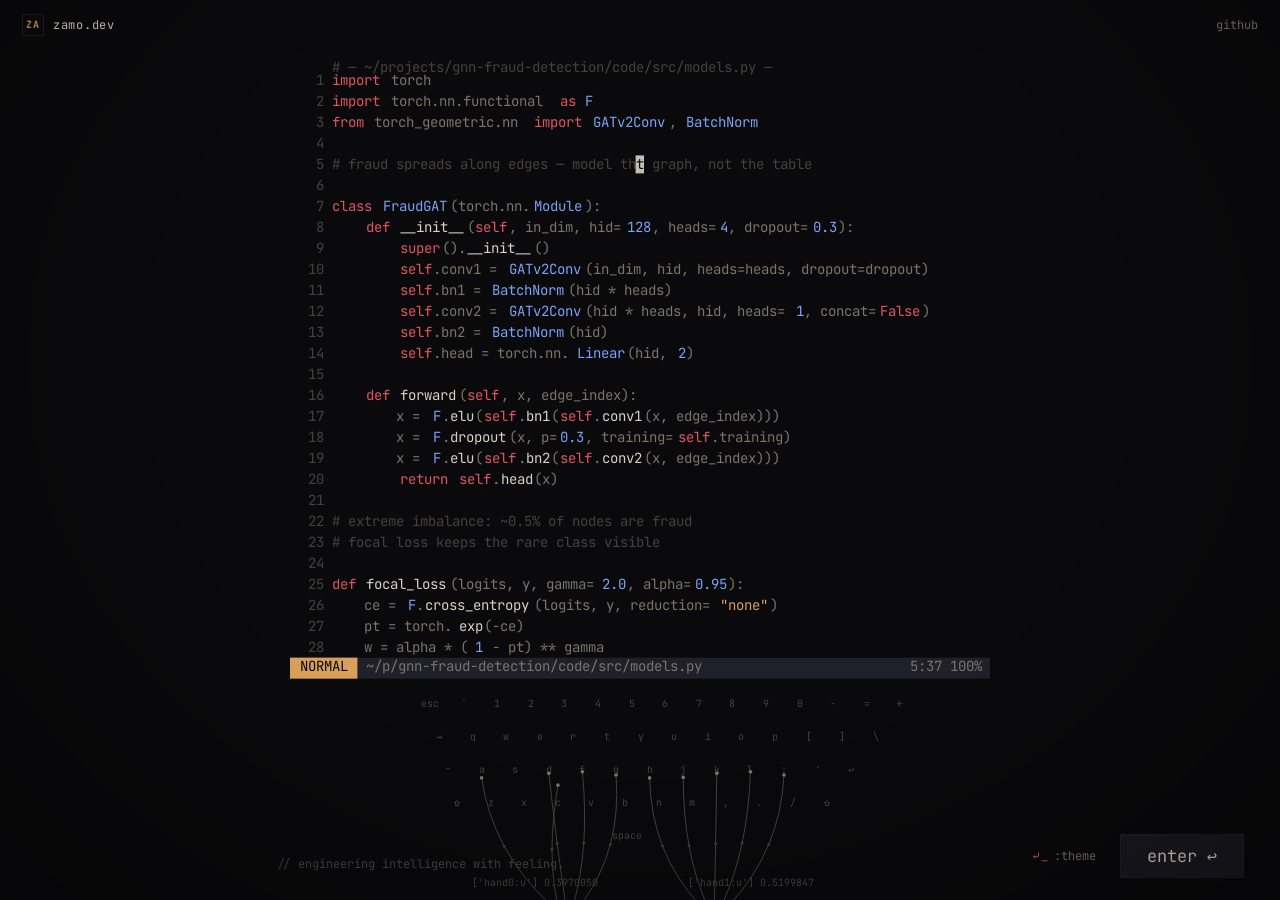
==== index.html @ 7954bd1c "portifolio" ====
<!DOCTYPE html>
<html lang="en" data-theme="dark">
<head>
<meta charset="UTF-8">
<meta name="viewport" content="width=device-width, initial-scale=1.0">
<title>zamo.dev</title>
<meta name="description" content="zamo.dev — a quiet wall of code. Engineering intelligence with feeling.">
<link rel="icon" href="data:image/svg+xml,%3Csvg xmlns='http://www.w3.org/2000/svg' viewBox='0 0 32 32'%3E%3Crect width='32' height='32' fill='%230a0a0c'/%3E%3Ctext x='16' y='22' font-family='monospace' font-size='14' font-weight='bold' fill='%23d9a05b' text-anchor='middle'%3EZA%3C/text%3E%3C/svg%3E">
<link rel="preconnect" href="https://fonts.googleapis.com">
<link rel="preconnect" href="https://fonts.gstatic.com" crossorigin>
<link href="https://fonts.googleapis.com/css2?family=JetBrains+Mono:ital,wght@0,400;0,500;0,700;1,400&display=swap" rel="stylesheet">
<link rel="stylesheet" href="assets/css/style.css?v=3">
<script>
  try { document.documentElement.dataset.theme = localStorage.getItem("zamo.theme") || "dark"; } catch (e) {}
</script>
</head>
<body class="landing">

<header class="topbar">
  <a class="brand" href="./"><span class="mark">ZA</span> zamo.dev</a>
  <nav class="elsewhere" aria-label="Elsewhere">
    <a href="https://github.com/ZamoRzgar">github</a>
  </nav>
</header>

<h1 class="sr-only">zamo.dev — engineering intelligence with feeling.</h1>

<main class="stage">
  <canvas class="wall" id="wall" aria-hidden="true"></canvas>
  <canvas class="kb" id="kb" aria-hidden="true"></canvas>

  <p class="note" aria-hidden="true">// engineering intelligence with feeling.</p>
  <div class="hero-actions">
    <button class="theme-key" id="theme-btn" type="button" aria-label="Change theme"><span class="cmd-glyph" aria-hidden="true">⤶_</span>:theme</button>
    <a class="enter" href="site/" aria-label="Enter">enter ↩</a>
  </div>

  <nav class="sources sr-only" aria-label="Code shown on this page">
    <ul>
      <li><a href="https://github.com/ZamoRzgar/gnn-fraud-detection">gnn-fraud-detection/code/src/models.py</a></li>
      <li><a href="https://github.com/ZamoRzgar/Multi-agent-RCA-project">Multi-agent-RCA-project/src/agents/judge.py</a></li>
      <li><a href="https://github.com/ZamoRzgar/live-ddos-map">live-ddos-map/src/map.ts</a></li>
    </ul>
  </nav>
</main>

<div class="cmdline" id="cmdline" hidden>
  <span class="cmd-prompt">:</span><input id="cmd-input" type="text" autocomplete="off" spellcheck="false" aria-label="Command">
</div>

<script src="assets/js/data.js?v=3"></script>
<script src="assets/js/home.js?v=3"></script>
<script src="assets/js/landing.js?v=3"></script>
</body>
</html>
---- assets/css/style.css ----
/* zamo.dev — terminal aesthetic, plain css */

:root,
[data-theme="dark"] {
  --bg: #0a0a0c;
  --bg2: #101014;
  --panel: #0e0e12;
  --line: #20202a;
  --fg: #d8d2c4;
  --dim: #7a7568;
  --faint: #45423b;
  --accent: #d9a05b;
  --hot: #e05561;
  --cool: #7aa2f7;
  --sel: #1a1a22;
}

[data-theme="paper"] {
  --bg: #f2efe7;
  --bg2: #e9e5da;
  --panel: #faf7ef;
  --line: #d8d2c2;
  --fg: #2b2823;
  --dim: #7c766a;
  --faint: #b3ac9c;
  --accent: #9a6a2f;
  --hot: #c2403f;
  --cool: #3d5af1;
  --sel: #e4dfd2;
}

[data-theme="phosphor"] {
  --bg: #040804;
  --bg2: #081008;
  --panel: #060c06;
  --line: #12301a;
  --fg: #8dffab;
  --dim: #3f8f57;
  --faint: #1d4d2c;
  --accent: #c7ff5e;
  --hot: #ff5e7a;
  --cool: #5ee7ff;
  --sel: #0a180c;
}

* { margin: 0; padding: 0; box-sizing: border-box; }

html { height: 100%; }

body {
  min-height: 100vh;
  background: var(--bg);
  color: var(--fg);
  font-family: "JetBrains Mono", ui-monospace, SFMono-Regular, Menlo, Consolas, monospace;
  font-size: 14px;
  line-height: 1.55;
  display: flex;
  flex-direction: column;
  overflow-x: hidden;
}

body.site {
  height: 100vh;
  overflow: hidden;
}

body.landing {
  height: 100vh;
  overflow: hidden;
}

.landing .cmdline { bottom: 0; }

body::after {
  content: "";
  position: fixed;
  inset: 0;
  pointer-events: none;
  background: radial-gradient(ellipse at 50% 40%, transparent 55%, rgba(0, 0, 0, 0.35) 100%);
  z-index: 50;
}

[data-theme="paper"] body::after { background: radial-gradient(ellipse at 50% 40%, transparent 60%, rgba(80, 70, 40, 0.08) 100%); }

::selection { background: var(--accent); color: var(--bg); }

a { color: var(--fg); text-decoration: none; }
a:hover { color: var(--accent); }

.dim { color: var(--dim); }
.faint { color: var(--faint); }
.hot { color: var(--hot); }
.accent { color: var(--accent); }
.cool { color: var(--cool); }

.sr-only {
  position: absolute;
  width: 1px; height: 1px;
  overflow: hidden;
  clip: rect(0 0 0 0);
  white-space: nowrap;
}

/* ── top bar ─────────────────────────────────────────── */

.topbar {
  display: flex;
  justify-content: space-between;
  align-items: center;
  padding: 14px 22px;
  font-size: 12px;
}

.brand { display: inline-flex; align-items: center; gap: 9px; letter-spacing: 0.06em; }

.mark {
  display: inline-grid;
  place-items: center;
  width: 22px; height: 22px;
  border: 1px solid var(--line);
  color: var(--accent);
  font-weight: 700;
  font-size: 10px;
}

.elsewhere a { color: var(--dim); }
.elsewhere a:hover { color: var(--accent); }

/* ── landing ─────────────────────────────────────────── */

.stage {
  flex: 1;
  position: relative;
  display: flex;
  flex-direction: column;
  align-items: center;
  min-height: 0;
}

.wall {
  width: min(700px, 94vw);
  flex: 1;
  min-height: 0;
  margin-top: 6px;
}

.kb {
  width: min(620px, 94vw);
  height: 210px;
  flex: none;
}

.note {
  position: absolute;
  bottom: 26px;
  left: 50%;
  transform: translateX(-50%) translateX(-220px);
  color: var(--faint);
  font-size: 12px;
}

.hero-actions {
  position: absolute;
  right: 36px;
  bottom: 22px;
  display: flex;
  align-items: center;
  gap: 20px;
}

.theme-key {
  background: none;
  border: none;
  color: var(--dim);
  font: inherit;
  font-size: 12px;
  cursor: pointer;
  display: inline-flex;
  align-items: center;
  gap: 6px;
  padding: 2px 4px;
}
.theme-key:hover { color: var(--accent); }
.cmd-glyph { color: var(--hot); }

.enter {
  font-size: 17px;
  padding: 8px 26px;
  border: 1px solid var(--line);
  background: var(--sel);
}
.enter:hover { border-color: var(--accent); color: var(--accent); }

/* ── deck layout ─────────────────────────────────────── */

.deck {
  flex: 1;
  display: grid;
  grid-template-columns: 250px minmax(0, 1fr) 200px;
  gap: 26px;
  padding: 6px 26px 16px;
  min-height: 0;
}

/* wheel — circular drum */

.wheel-wrap {
  display: flex;
  flex-direction: column;
  min-height: 0;
  position: relative;
}

.tabline {
  background: none;
  border: none;
  border-bottom: 1px solid var(--line);
  color: var(--dim);
  font: inherit;
  font-size: 11px;
  text-align: left;
  padding: 4px 2px 6px;
  cursor: default;
  display: flex;
  gap: 8px;
}
.tabline .tab-dir { color: var(--faint); }
.tabline .tab-file { color: var(--dim); }

.wheel {
  position: relative;
  flex: 1;
  min-height: 0;
  overflow: hidden;
  cursor: grab;
  touch-action: none;
}
.wheel.dragging { cursor: grabbing; }

.ink {
  position: absolute;
  inset: 0;
  width: 100%;
  height: 100%;
}

.wheel-items { position: absolute; inset: 0; }

.card {
  position: absolute;
  left: 0;
  top: 0;
  width: 150px;
  background: var(--panel);
  border: 1px solid var(--line);
  color: var(--fg);
  font: inherit;
  cursor: pointer;
  padding: 14px 10px 10px;
  text-align: center;
  will-change: transform;
  transition: border-color 0.25s ease;
}

.card .glyph {
  display: block;
  font-size: 26px;
  line-height: 1.2;
  color: var(--accent);
  font-weight: 700;
  letter-spacing: 0.08em;
  min-height: 34px;
}

.card .title {
  display: block;
  margin-top: 8px;
  font-size: 11px;
  color: var(--fg);
  overflow-wrap: break-word;
  word-break: normal;
}

.card.active { border-color: var(--accent); }

.wheel-mark {
  position: absolute;
  color: var(--accent);
  font-size: 11px;
  pointer-events: none;
}

.wheel-hint, .wheel-date {
  font-size: 11px;
  padding: 6px 0 0 4px;
}

.wheel-date { padding-top: 0; }

/* terminal */

.term {
  min-height: 0;
  overflow-y: auto;
  scrollbar-width: thin;
  scrollbar-color: var(--line) transparent;
  padding: 26px 30px;
  border-left: 1px solid var(--line);
  border-right: 1px solid var(--line);
  font-size: 14px;
}

.term .p-row {
  display: flex;
  gap: 28px;
  align-items: flex-start;
  margin: 6px 0 4px;
}

.term .portrait-mount {
  flex: none;
  width: 280px;
}

.term .portrait-mount canvas {
  display: block;
  width: 100%;
  height: auto;
  cursor: default;
  touch-action: none;
}

.term .p-side {
  color: var(--dim);
  white-space: pre-wrap;
  padding-top: 20px;
}

.term .line {
  white-space: pre-wrap;
  word-break: break-word;
  opacity: 0;
  animation: rise 0.3s ease forwards;
}

@keyframes rise {
  from { opacity: 0; transform: translateY(3px); }
  to { opacity: 1; transform: none; }
}

.term .gap { height: 14px; }

.prompt .user { color: var(--accent); }
.prompt .path { color: var(--cool); }
.prompt .branch { color: var(--hot); }
.prompt .chev { color: var(--hot); font-weight: 700; }
.prompt .cmd { color: var(--fg); }

.kv { display: inline-block; min-width: 11ch; color: var(--dim); }

.bar-hot { color: var(--hot); }
.bar-rest { color: var(--faint); }

.term a { border-bottom: 1px solid var(--faint); }
.term a:hover { border-bottom-color: var(--accent); }

.term .head { color: var(--fg); font-weight: 700; }
.term .sub { color: var(--dim); }

/* deco */

.deco {
  padding-top: 30px;
  color: var(--faint);
  font-size: 11px;
  user-select: none;
  overflow: hidden;
}

.deco-art { line-height: 1.5; }
.deco-readout { margin-top: 26px; font-size: 10px; color: var(--faint); }

/* ── status bar ──────────────────────────────────────── */

.statusbar {
  display: flex;
  justify-content: space-between;
  align-items: center;
  gap: 20px;
  border-top: 1px solid var(--line);
  padding: 8px 22px;
  font-size: 12.5px;
  background: var(--bg2);
}

.sb-left { display: flex; flex-direction: column; line-height: 1.4; }
.sb-name { letter-spacing: 0.08em; font-weight: 500; }
.sb-hints { font-size: 11px; }

.sb-mid { display: flex; gap: 34px; }
.sb-stat { display: flex; flex-direction: column; align-items: flex-start; line-height: 1.4; }
.sb-stat .k { color: var(--dim); font-size: 11px; letter-spacing: 0.1em; }
.sb-stat .v { color: var(--fg); }

.sb-right { display: flex; align-items: center; gap: 12px; }

.spark { display: inline-flex; align-items: flex-end; gap: 1px; height: 14px; }
.spark i { width: 2px; background: var(--faint); display: block; }
.spark i.peak { background: var(--dim); }

/* command line */

.cmdline {
  position: fixed;
  left: 0; right: 0; bottom: 34px;
  display: flex;
  align-items: center;
  gap: 2px;
  padding: 6px 22px;
  background: var(--bg2);
  border-top: 1px solid var(--line);
  z-index: 60;
}

.cmdline[hidden] { display: none; }

.cmd-prompt { color: var(--hot); font-weight: 700; }

.cmdline input {
  flex: 1;
  background: none;
  border: none;
  outline: none;
  color: var(--fg);
  font: inherit;
  caret-color: var(--accent);
}

/* ── responsive ──────────────────────────────────────── */

@media (max-width: 980px) {
  .deck { grid-template-columns: 130px minmax(0, 1fr); }
  .deco { display: none; }
  .card { width: 110px; }
  .hero-art { display: none; }
}

@media (max-width: 640px) {
  .deck { grid-template-columns: 1fr; }
  .wheel-wrap { order: 2; max-height: 220px; }
  .term { order: 1; border: none; padding: 10px 4px; }
  .sb-mid { gap: 16px; }
  .sb-hints { display: none; }
}
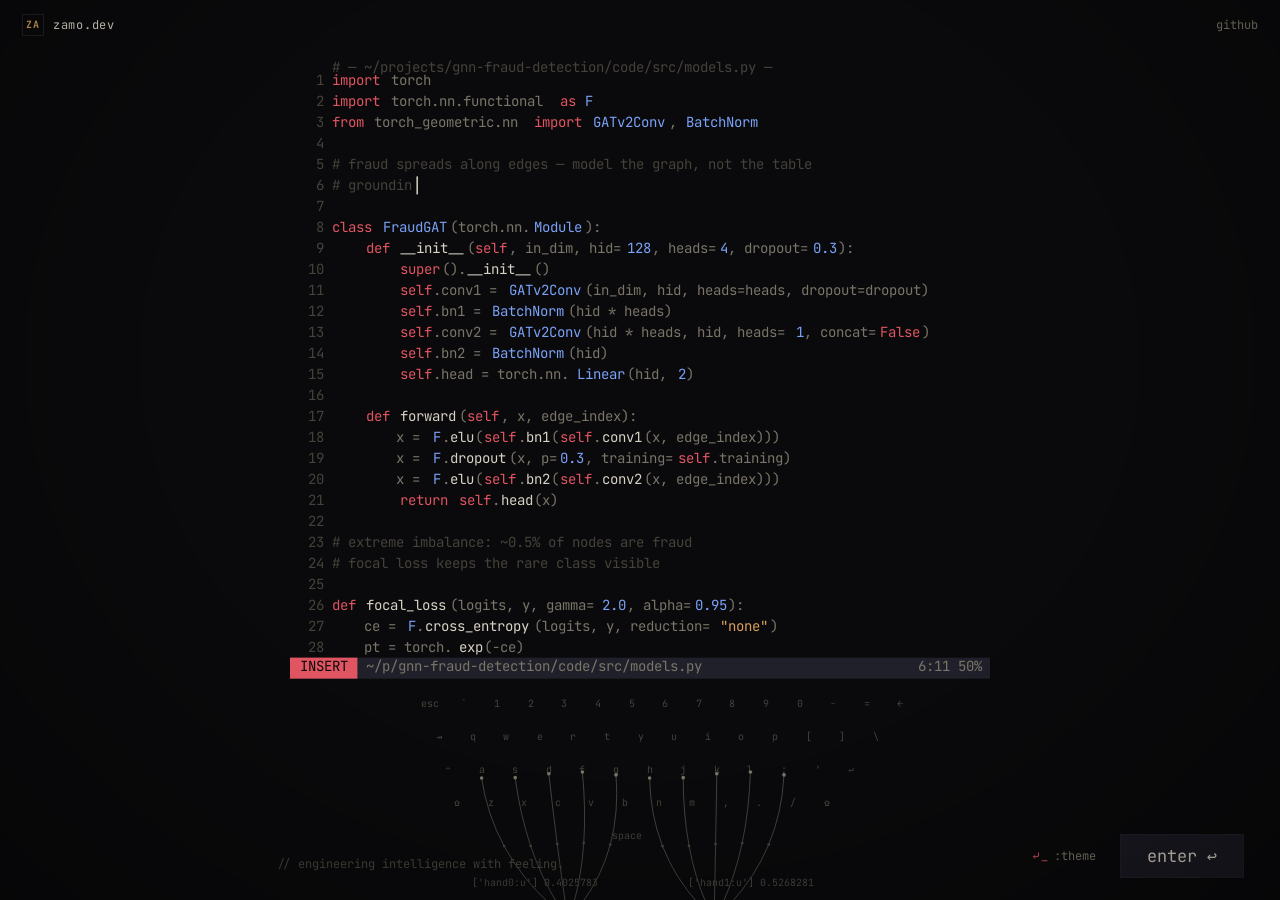
==== commit 90d7eafe: "whoami: openKylin, MOFCOM scholarships, publication; drop ai-social-app and blog" ====
--- a/index.html
+++ b/index.html
@@ -9,7 +9,7 @@
 <link rel="preconnect" href="https://fonts.googleapis.com">
 <link rel="preconnect" href="https://fonts.gstatic.com" crossorigin>
 <link href="https://fonts.googleapis.com/css2?family=JetBrains+Mono:ital,wght@0,400;0,500;0,700;1,400&display=swap" rel="stylesheet">
-<link rel="stylesheet" href="assets/css/style.css?v=3">
+<link rel="stylesheet" href="assets/css/style.css?v=4">
 <script>
   try { document.documentElement.dataset.theme = localStorage.getItem("zamo.theme") || "dark"; } catch (e) {}
 </script>
@@ -48,8 +48,8 @@
   <span class="cmd-prompt">:</span><input id="cmd-input" type="text" autocomplete="off" spellcheck="false" aria-label="Command">
 </div>
 
-<script src="assets/js/data.js?v=3"></script>
-<script src="assets/js/home.js?v=3"></script>
-<script src="assets/js/landing.js?v=3"></script>
+<script src="assets/js/data.js?v=4"></script>
+<script src="assets/js/home.js?v=4"></script>
+<script src="assets/js/landing.js?v=4"></script>
 </body>
 </html>
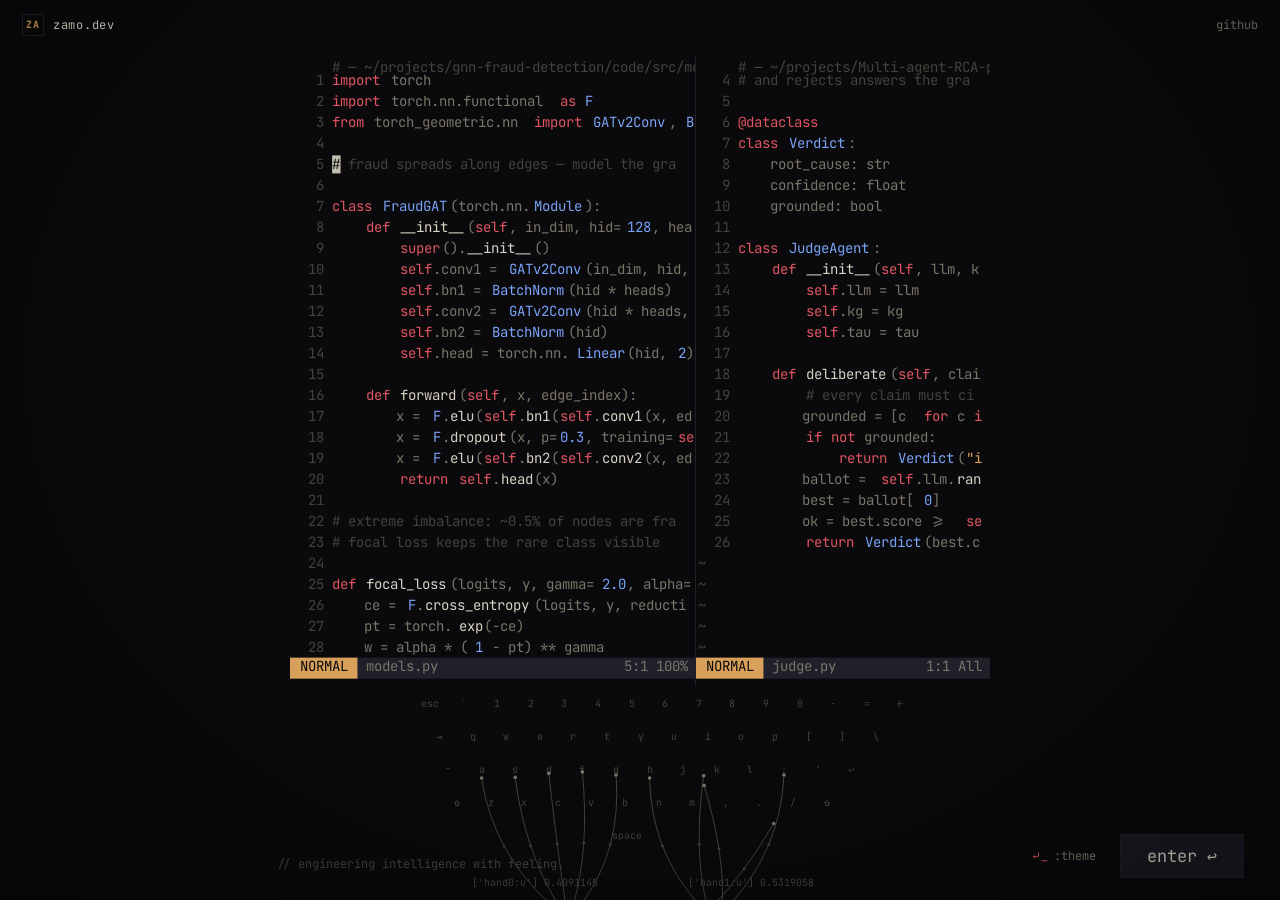
==== commit d1581871: "rename site to portifolioa, add noopener to window.open" ====
--- a/index.html
+++ b/index.html
@@ -32,7 +32,7 @@
   <p class="note" aria-hidden="true">// engineering intelligence with feeling.</p>
   <div class="hero-actions">
     <button class="theme-key" id="theme-btn" type="button" aria-label="Change theme"><span class="cmd-glyph" aria-hidden="true">⤶_</span>:theme</button>
-    <a class="enter" href="site/" aria-label="Enter">enter ↩</a>
+    <a class="enter" href="portifolio/" aria-label="Enter">enter ↩</a>
   </div>
 
   <nav class="sources sr-only" aria-label="Code shown on this page">
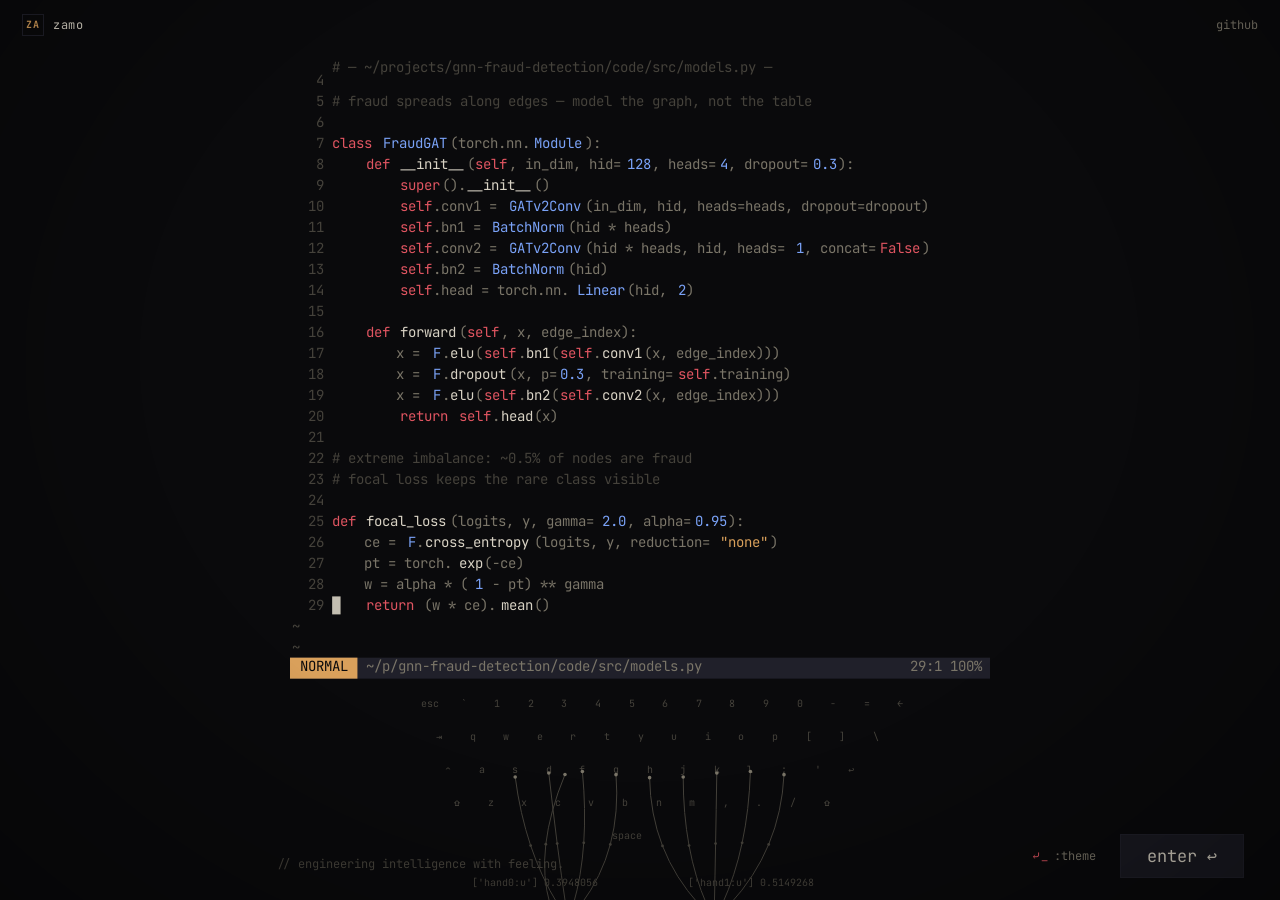
==== commit faa9c81f: "rebarnd to zamo" ====
--- a/index.html
+++ b/index.html
@@ -3,8 +3,8 @@
 <head>
 <meta charset="UTF-8">
 <meta name="viewport" content="width=device-width, initial-scale=1.0">
-<title>zamo.dev</title>
-<meta name="description" content="zamo.dev — a quiet wall of code. Engineering intelligence with feeling.">
+<title>zamo</title>
+<meta name="description" content="zamo — a quiet wall of code. Engineering intelligence with feeling.">
 <link rel="icon" href="data:image/svg+xml,%3Csvg xmlns='http://www.w3.org/2000/svg' viewBox='0 0 32 32'%3E%3Crect width='32' height='32' fill='%230a0a0c'/%3E%3Ctext x='16' y='22' font-family='monospace' font-size='14' font-weight='bold' fill='%23d9a05b' text-anchor='middle'%3EZA%3C/text%3E%3C/svg%3E">
 <link rel="preconnect" href="https://fonts.googleapis.com">
 <link rel="preconnect" href="https://fonts.gstatic.com" crossorigin>
@@ -17,13 +17,13 @@
 <body class="landing">
 
 <header class="topbar">
-  <a class="brand" href="./"><span class="mark">ZA</span> zamo.dev</a>
+  <a class="brand" href="./"><span class="mark">ZA</span> zamo</a>
   <nav class="elsewhere" aria-label="Elsewhere">
     <a href="https://github.com/ZamoRzgar">github</a>
   </nav>
 </header>
 
-<h1 class="sr-only">zamo.dev — engineering intelligence with feeling.</h1>
+<h1 class="sr-only">zamo — engineering intelligence with feeling.</h1>
 
 <main class="stage">
   <canvas class="wall" id="wall" aria-hidden="true"></canvas>
--- a/assets/css/style.css
+++ b/assets/css/style.css
@@ -1,4 +1,4 @@
-/* zamo.dev — terminal aesthetic, plain css */
+/* zamo — terminal aesthetic, plain css */
 
 :root,
 [data-theme="dark"] {
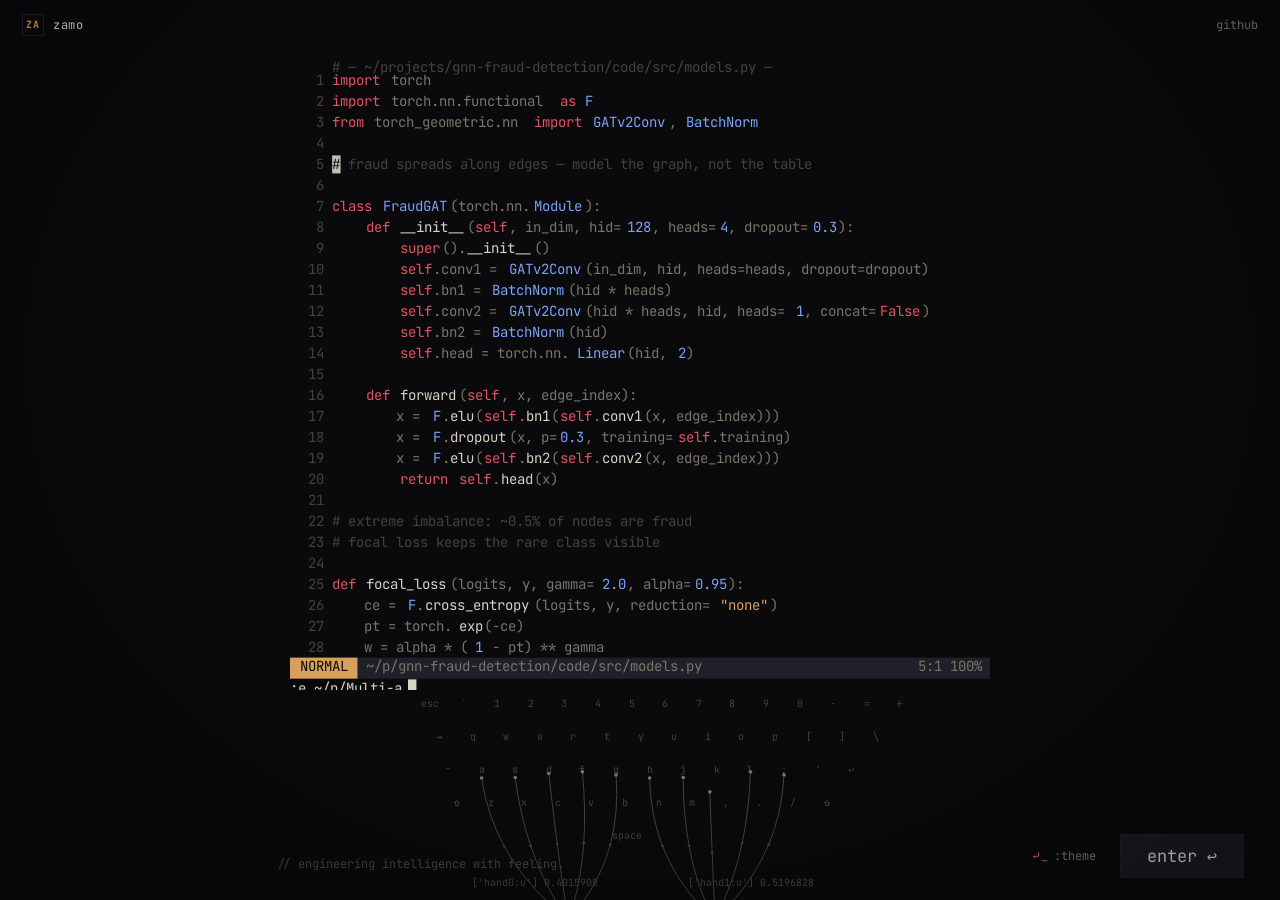
==== commit d7d6d082: "mobile adaptation" ====
--- a/index.html
+++ b/index.html
@@ -9,7 +9,7 @@
 <link rel="preconnect" href="https://fonts.googleapis.com">
 <link rel="preconnect" href="https://fonts.gstatic.com" crossorigin>
 <link href="https://fonts.googleapis.com/css2?family=JetBrains+Mono:ital,wght@0,400;0,500;0,700;1,400&display=swap" rel="stylesheet">
-<link rel="stylesheet" href="assets/css/style.css?v=4">
+<link rel="stylesheet" href="assets/css/style.css?v=5">
 <script>
   try { document.documentElement.dataset.theme = localStorage.getItem("zamo.theme") || "dark"; } catch (e) {}
 </script>
@@ -48,8 +48,8 @@
   <span class="cmd-prompt">:</span><input id="cmd-input" type="text" autocomplete="off" spellcheck="false" aria-label="Command">
 </div>
 
-<script src="assets/js/data.js?v=4"></script>
-<script src="assets/js/home.js?v=4"></script>
-<script src="assets/js/landing.js?v=4"></script>
+<script src="assets/js/data.js?v=5"></script>
+<script src="assets/js/home.js?v=5"></script>
+<script src="assets/js/landing.js?v=5"></script>
 </body>
 </html>
--- a/assets/css/style.css
+++ b/assets/css/style.css
@@ -446,9 +446,15 @@
 }
 
 @media (max-width: 640px) {
-  .deck { grid-template-columns: 1fr; }
-  .wheel-wrap { order: 2; max-height: 220px; }
+  .deck { grid-template-columns: 1fr; grid-template-rows: minmax(0, 1fr) auto; padding: 4px 12px 8px; }
+  .wheel-wrap { order: 2; height: 205px; max-height: 205px; }
+  .wheel-hint { display: none; }
   .term { order: 1; border: none; padding: 10px 4px; }
+  .term .portrait-mount { width: 150px; }
+  .term .p-row { gap: 14px; }
   .sb-mid { gap: 16px; }
   .sb-hints { display: none; }
-}
+  .sb-right { display: none; }
+  .sb-name { white-space: nowrap; font-size: 11px; }
+  .statusbar { padding: 8px 12px; }
+}
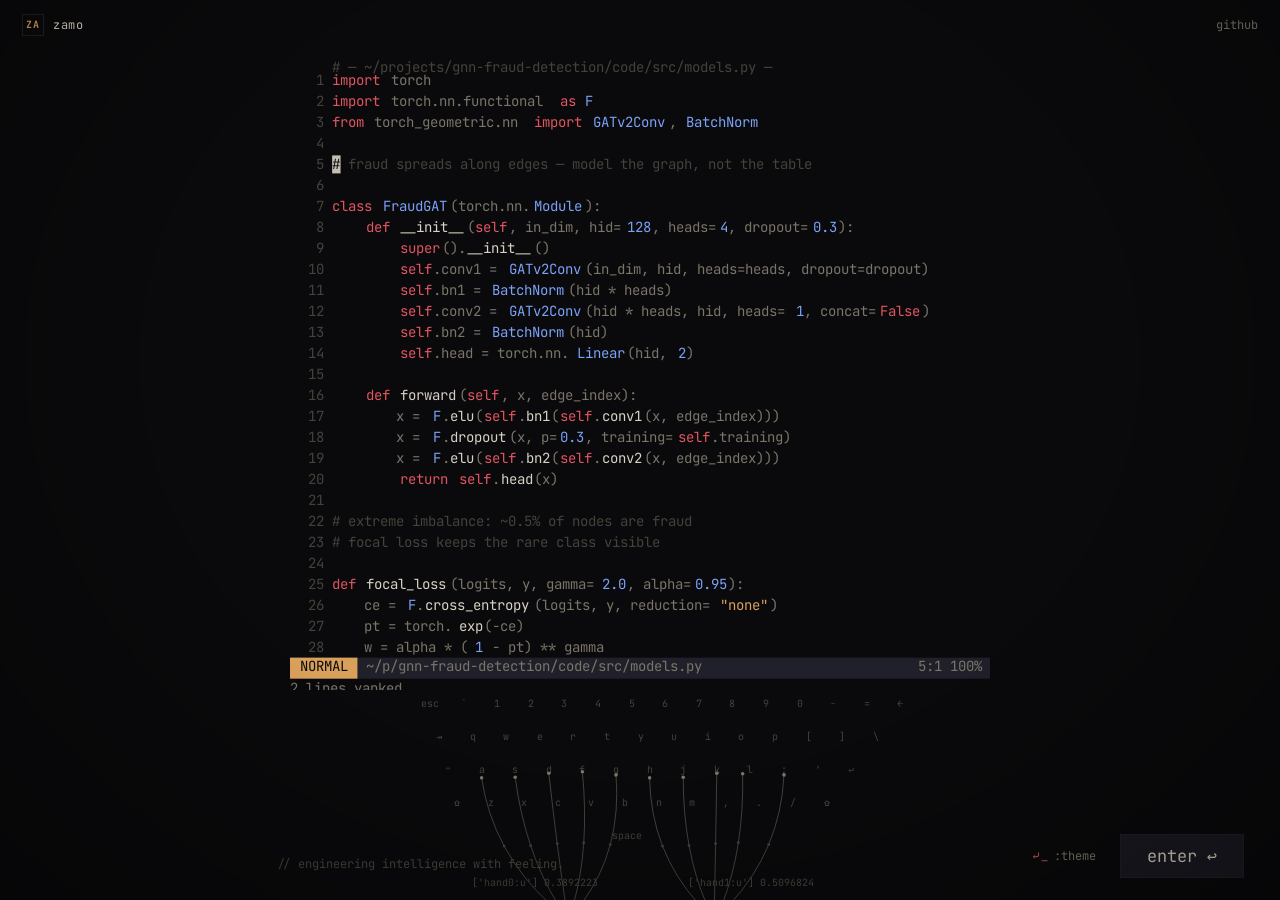
==== commit 101c5a56: "add mobile design compatibility" ====
--- a/index.html
+++ b/index.html
@@ -9,7 +9,7 @@
 <link rel="preconnect" href="https://fonts.googleapis.com">
 <link rel="preconnect" href="https://fonts.gstatic.com" crossorigin>
 <link href="https://fonts.googleapis.com/css2?family=JetBrains+Mono:ital,wght@0,400;0,500;0,700;1,400&display=swap" rel="stylesheet">
-<link rel="stylesheet" href="assets/css/style.css?v=5">
+<link rel="stylesheet" href="assets/css/style.css?v=6">
 <script>
   try { document.documentElement.dataset.theme = localStorage.getItem("zamo.theme") || "dark"; } catch (e) {}
 </script>
@@ -48,8 +48,8 @@
   <span class="cmd-prompt">:</span><input id="cmd-input" type="text" autocomplete="off" spellcheck="false" aria-label="Command">
 </div>
 
-<script src="assets/js/data.js?v=5"></script>
-<script src="assets/js/home.js?v=5"></script>
-<script src="assets/js/landing.js?v=5"></script>
+<script src="assets/js/data.js?v=6"></script>
+<script src="assets/js/home.js?v=6"></script>
+<script src="assets/js/landing.js?v=6"></script>
 </body>
 </html>
--- a/assets/css/style.css
+++ b/assets/css/style.css
@@ -61,11 +61,13 @@
 
 body.site {
   height: 100vh;
+  height: 100dvh;
   overflow: hidden;
 }
 
 body.landing {
   height: 100vh;
+  height: 100dvh;
   overflow: hidden;
 }
 
@@ -457,4 +459,38 @@
   .sb-right { display: none; }
   .sb-name { white-space: nowrap; font-size: 11px; }
   .statusbar { padding: 8px 12px; }
-}
+
+  /* landing: everything in flow, page scrolls if it doesn't fit */
+  body.landing {
+    height: auto;
+    min-height: 100vh;
+    min-height: 100dvh;
+    overflow-y: auto;
+  }
+  .landing .wall { min-height: 300px; }
+  .landing .kb { height: 150px; }
+  .note { position: static; transform: none; padding: 4px 18px 0; }
+  .hero-actions {
+    position: static;
+    margin-top: auto;
+    justify-content: flex-end;
+    padding: 10px 16px 20px;
+  }
+}
+
+/* landscape phones / short screens: landing scrolls too */
+@media (max-height: 560px) {
+  body.landing {
+    height: auto;
+    min-height: 100vh;
+    min-height: 100dvh;
+    overflow-y: auto;
+  }
+  .note { position: static; transform: none; padding: 4px 18px 0; }
+  .hero-actions {
+    position: static;
+    margin-top: auto;
+    justify-content: flex-end;
+    padding: 10px 16px 20px;
+  }
+}
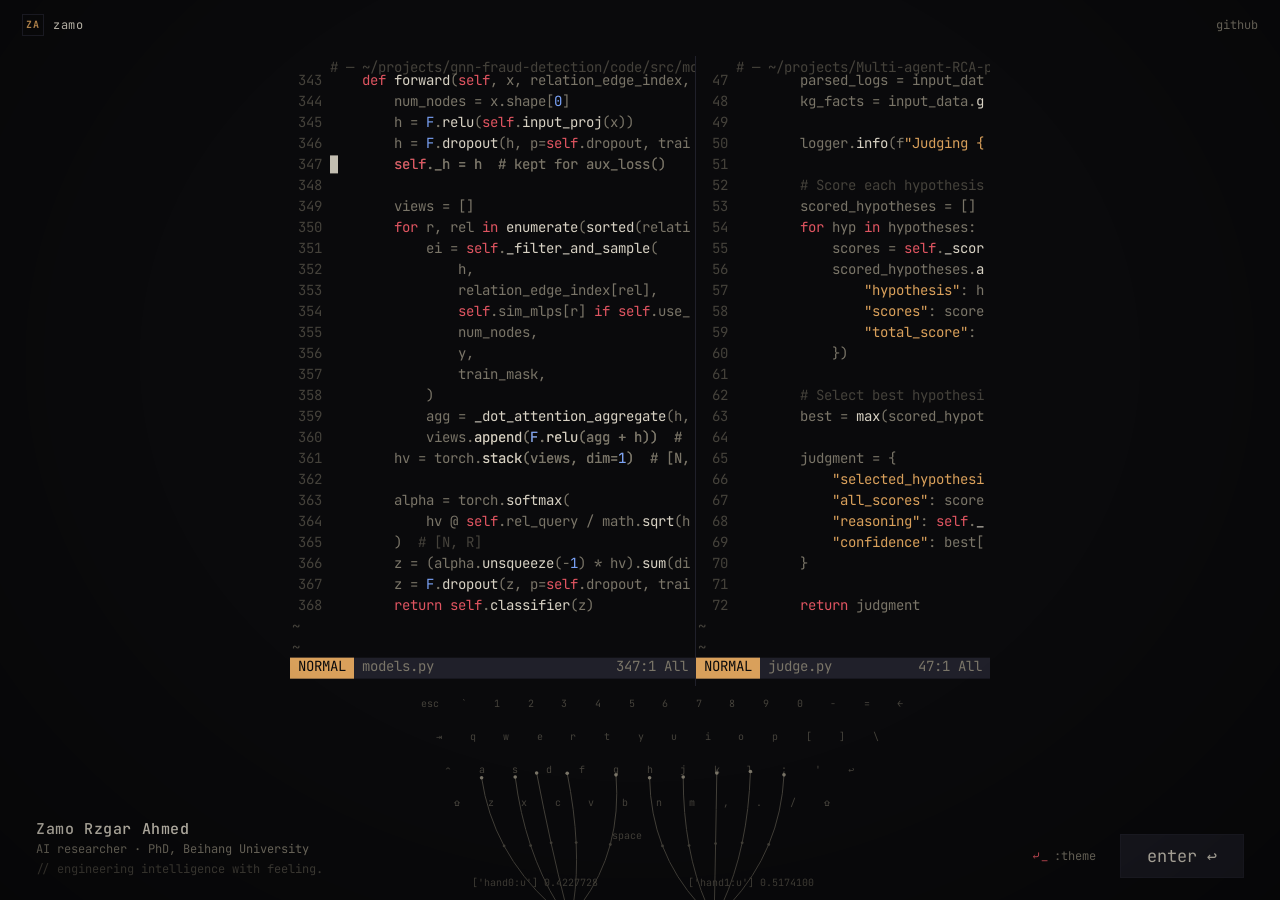
==== commit 94574e9d: "added some modification with claude code" ====
--- a/index.html
+++ b/index.html
@@ -3,13 +3,20 @@
 <head>
 <meta charset="UTF-8">
 <meta name="viewport" content="width=device-width, initial-scale=1.0">
-<title>zamo</title>
-<meta name="description" content="zamo — a quiet wall of code. Engineering intelligence with feeling.">
+<title>Zamo Rzgar Ahmed — AI researcher &amp; software engineer</title>
+<meta name="description" content="Zamo Rzgar Ahmed — AI researcher and software engineer, PhD at Beihang University. LLMs, multi-agent systems, knowledge graphs and GNNs.">
+<link rel="canonical" href="https://zamoai.xyz/">
+<meta property="og:type" content="website">
+<meta property="og:url" content="https://zamoai.xyz/">
+<meta property="og:title" content="Zamo Rzgar Ahmed — AI researcher &amp; software engineer">
+<meta property="og:description" content="PhD at Beihang University. LLMs, multi-agent systems, knowledge graphs and GNNs. Projects, research and awards.">
+<meta property="og:image" content="https://zamoai.xyz/assets/img/portrait-color.png">
+<meta name="twitter:card" content="summary">
 <link rel="icon" href="data:image/svg+xml,%3Csvg xmlns='http://www.w3.org/2000/svg' viewBox='0 0 32 32'%3E%3Crect width='32' height='32' fill='%230a0a0c'/%3E%3Ctext x='16' y='22' font-family='monospace' font-size='14' font-weight='bold' fill='%23d9a05b' text-anchor='middle'%3EZA%3C/text%3E%3C/svg%3E">
 <link rel="preconnect" href="https://fonts.googleapis.com">
 <link rel="preconnect" href="https://fonts.gstatic.com" crossorigin>
 <link href="https://fonts.googleapis.com/css2?family=JetBrains+Mono:ital,wght@0,400;0,500;0,700;1,400&display=swap" rel="stylesheet">
-<link rel="stylesheet" href="assets/css/style.css?v=6">
+<link rel="stylesheet" href="assets/css/style.css?v=7">
 <script>
   try { document.documentElement.dataset.theme = localStorage.getItem("zamo.theme") || "dark"; } catch (e) {}
 </script>
@@ -23,23 +30,26 @@
   </nav>
 </header>
 
-<h1 class="sr-only">zamo — engineering intelligence with feeling.</h1>
 
 <main class="stage">
   <canvas class="wall" id="wall" aria-hidden="true"></canvas>
   <canvas class="kb" id="kb" aria-hidden="true"></canvas>
 
-  <p class="note" aria-hidden="true">// engineering intelligence with feeling.</p>
+  <div class="note">
+    <h1 class="intro-name">Zamo Rzgar Ahmed</h1>
+    <p class="intro-role">AI researcher · PhD, Beihang University</p>
+    <p class="intro-tag" aria-hidden="true">// engineering intelligence with feeling.</p>
+  </div>
   <div class="hero-actions">
     <button class="theme-key" id="theme-btn" type="button" aria-label="Change theme"><span class="cmd-glyph" aria-hidden="true">⤶_</span>:theme</button>
-    <a class="enter" href="portifolio/" aria-label="Enter">enter ↩</a>
+    <a class="enter" href="portfolio/">enter ↩</a>
   </div>
 
   <nav class="sources sr-only" aria-label="Code shown on this page">
     <ul>
-      <li><a href="https://github.com/ZamoRzgar/gnn-fraud-detection">gnn-fraud-detection/code/src/models.py</a></li>
-      <li><a href="https://github.com/ZamoRzgar/Multi-agent-RCA-project">Multi-agent-RCA-project/src/agents/judge.py</a></li>
-      <li><a href="https://github.com/ZamoRzgar/live-ddos-map">live-ddos-map/src/map.ts</a></li>
+      <li><a href="https://github.com/ZamoRzgar/gnn-fraud-detection/blob/main/code/src/models.py#L343-L368">gnn-fraud-detection/code/src/models.py</a></li>
+      <li><a href="https://github.com/ZamoRzgar/Multi-agent-RCA-project/blob/main/src/agents/judge.py#L47-L72">Multi-agent-RCA-project/src/agents/judge.py</a></li>
+      <li><a href="https://github.com/ZamoRzgar/live-ddos-map/blob/HEAD/frontend/src/hooks/useSocket.ts#L18-L56">live-ddos-map/frontend/src/hooks/useSocket.ts</a></li>
     </ul>
   </nav>
 </main>
@@ -48,8 +58,9 @@
   <span class="cmd-prompt">:</span><input id="cmd-input" type="text" autocomplete="off" spellcheck="false" aria-label="Command">
 </div>
 
-<script src="assets/js/data.js?v=6"></script>
-<script src="assets/js/home.js?v=6"></script>
-<script src="assets/js/landing.js?v=6"></script>
+<script src="assets/js/data.js?v=7"></script>
+<script src="assets/js/theme.js?v=7"></script>
+<script src="assets/js/home.js?v=7"></script>
+<script src="assets/js/landing.js?v=7"></script>
 </body>
 </html>
--- a/assets/css/style.css
+++ b/assets/css/style.css
@@ -89,6 +89,8 @@
 a { color: var(--fg); text-decoration: none; }
 a:hover { color: var(--accent); }
 
+:focus-visible { outline: 1px solid var(--accent); outline-offset: 2px; }
+
 .dim { color: var(--dim); }
 .faint { color: var(--faint); }
 .hot { color: var(--hot); }
@@ -154,12 +156,16 @@
 
 .note {
   position: absolute;
-  bottom: 26px;
-  left: 50%;
-  transform: translateX(-50%) translateX(-220px);
+  bottom: 22px;
+  left: 36px;
   color: var(--faint);
   font-size: 12px;
-}
+  line-height: 1.5;
+}
+
+.intro-name { color: var(--fg); font-size: 15px; font-weight: 500; letter-spacing: 0.04em; }
+.intro-role { color: var(--dim); }
+.intro-tag { color: var(--faint); margin-top: 2px; }
 
 .hero-actions {
   position: absolute;
@@ -219,7 +225,7 @@
   border-bottom: 1px solid var(--line);
   color: var(--dim);
   font: inherit;
-  font-size: 11px;
+  font-size: 12px;
   text-align: left;
   padding: 4px 2px 6px;
   cursor: default;
@@ -277,7 +283,7 @@
 .card .title {
   display: block;
   margin-top: 8px;
-  font-size: 11px;
+  font-size: 12px;
   color: var(--fg);
   overflow-wrap: break-word;
   word-break: normal;
@@ -293,7 +299,7 @@
 }
 
 .wheel-hint, .wheel-date {
-  font-size: 11px;
+  font-size: 12px;
   padding: 6px 0 0 4px;
 }
 
@@ -397,7 +403,7 @@
 
 .sb-left { display: flex; flex-direction: column; line-height: 1.4; }
 .sb-name { letter-spacing: 0.08em; font-weight: 500; }
-.sb-hints { font-size: 11px; }
+.sb-hints { font-size: 12px; }
 
 .sb-mid { display: flex; gap: 34px; }
 .sb-stat { display: flex; flex-direction: column; align-items: flex-start; line-height: 1.4; }
@@ -406,9 +412,18 @@
 
 .sb-right { display: flex; align-items: center; gap: 12px; }
 
-.spark { display: inline-flex; align-items: flex-end; gap: 1px; height: 14px; }
-.spark i { width: 2px; background: var(--faint); display: block; }
-.spark i.peak { background: var(--dim); }
+
+/* no-javascript fallback + 404 */
+
+.noscript { color: var(--fg); max-width: 70ch; }
+.noscript h2 { font-size: 18px; }
+.noscript h3 { font-size: 14px; color: var(--accent); margin: 18px 0 6px; }
+.noscript p, .noscript li { margin-bottom: 6px; }
+.noscript ul { padding-left: 2ch; }
+.noscript a { border-bottom: 1px solid var(--faint); }
+
+.nf { max-width: 720px; margin: 0 auto; padding: 12vh 22px; }
+.nf h1 { font-size: 20px; margin: 14px 0 30px; }
 
 /* command line */
 
@@ -494,3 +509,14 @@
     padding: 10px 16px 20px;
   }
 }
+
+/* mid-size screens: the name block sits under the keyboard instead of beside it */
+@media (min-width: 641px) and (max-width: 1100px) {
+  .note { position: static; align-self: flex-start; padding: 0 36px 22px; }
+}
+
+/* respect the OS "reduce motion" setting */
+@media (prefers-reduced-motion: reduce) {
+  .term .line { animation: none; opacity: 1; }
+  .card { transition: none; }
+}
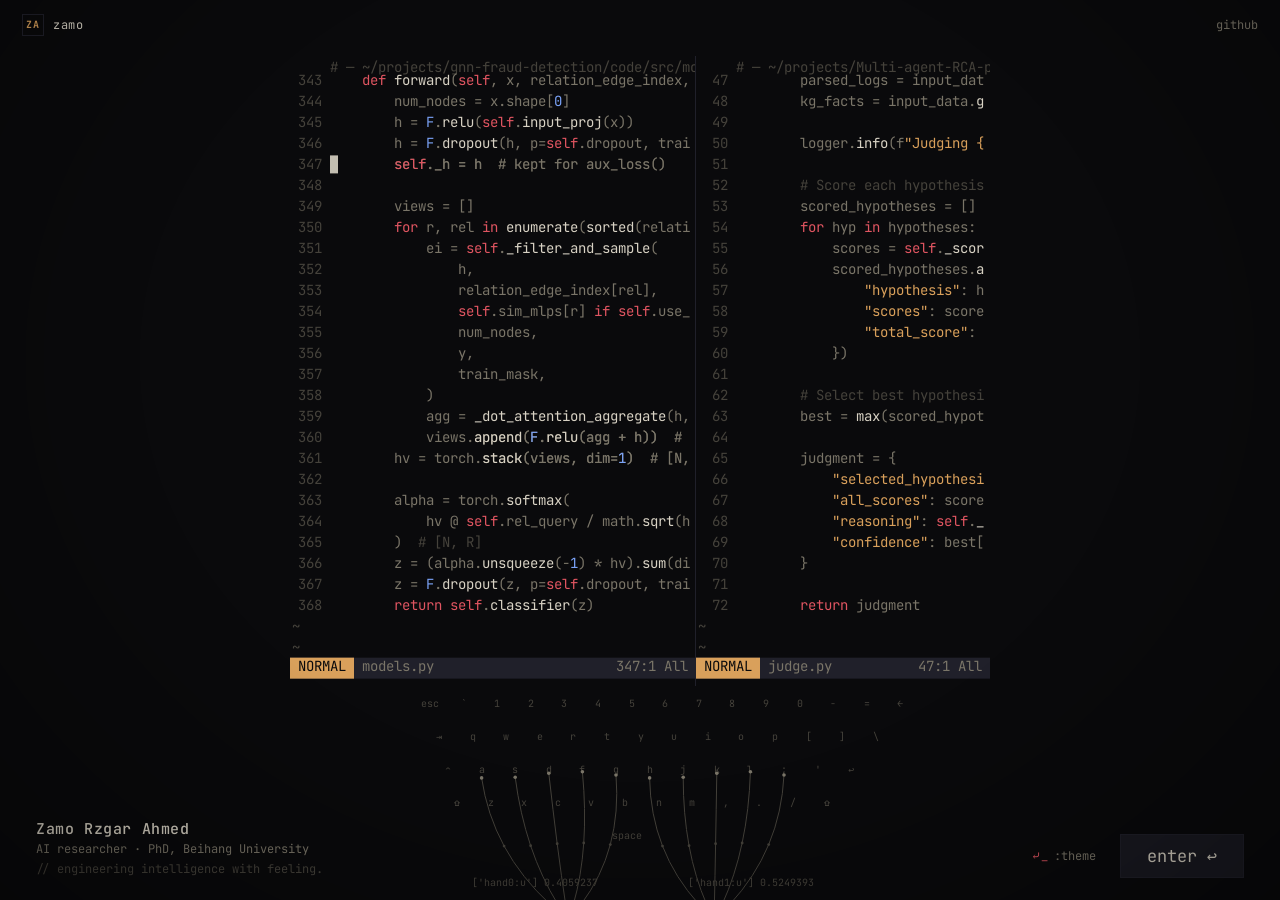
==== commit 1adc78fc: "Showcase RL Arcade on the portfolio with a live demo button Adds rl-arcade as the first project, wit" ====
--- a/index.html
+++ b/index.html
@@ -16,7 +16,7 @@
 <link rel="preconnect" href="https://fonts.googleapis.com">
 <link rel="preconnect" href="https://fonts.gstatic.com" crossorigin>
 <link href="https://fonts.googleapis.com/css2?family=JetBrains+Mono:ital,wght@0,400;0,500;0,700;1,400&display=swap" rel="stylesheet">
-<link rel="stylesheet" href="assets/css/style.css?v=7">
+<link rel="stylesheet" href="assets/css/style.css?v=8">
 <script>
   try { document.documentElement.dataset.theme = localStorage.getItem("zamo.theme") || "dark"; } catch (e) {}
 </script>
@@ -58,7 +58,7 @@
   <span class="cmd-prompt">:</span><input id="cmd-input" type="text" autocomplete="off" spellcheck="false" aria-label="Command">
 </div>
 
-<script src="assets/js/data.js?v=7"></script>
+<script src="assets/js/data.js?v=8"></script>
 <script src="assets/js/theme.js?v=7"></script>
 <script src="assets/js/home.js?v=7"></script>
 <script src="assets/js/landing.js?v=7"></script>
--- a/assets/css/style.css
+++ b/assets/css/style.css
@@ -373,6 +373,33 @@
 .term a:hover { border-bottom-color: var(--accent); }
 
 .term .head { color: var(--fg); font-weight: 700; }
+
+/* live-demo button on projects that have one */
+.term .run-row {
+  display: flex;
+  flex-wrap: wrap;
+  align-items: center;
+  gap: 8px 14px;
+  white-space: normal;
+}
+.term a.run-btn {
+  display: inline-block;
+  padding: 7px 14px;
+  border: 1px solid var(--accent);
+  border-radius: 3px;
+  background: var(--accent);
+  color: var(--bg);
+  font-weight: 700;
+  letter-spacing: 0.04em;
+  text-decoration: none;
+  transition: background 0.15s, color 0.15s;
+}
+.term a.run-btn:hover,
+.term a.run-btn:focus-visible {
+  background: transparent;
+  color: var(--accent);
+  border-bottom-color: var(--accent);
+}
 .term .sub { color: var(--dim); }
 
 /* deco */
